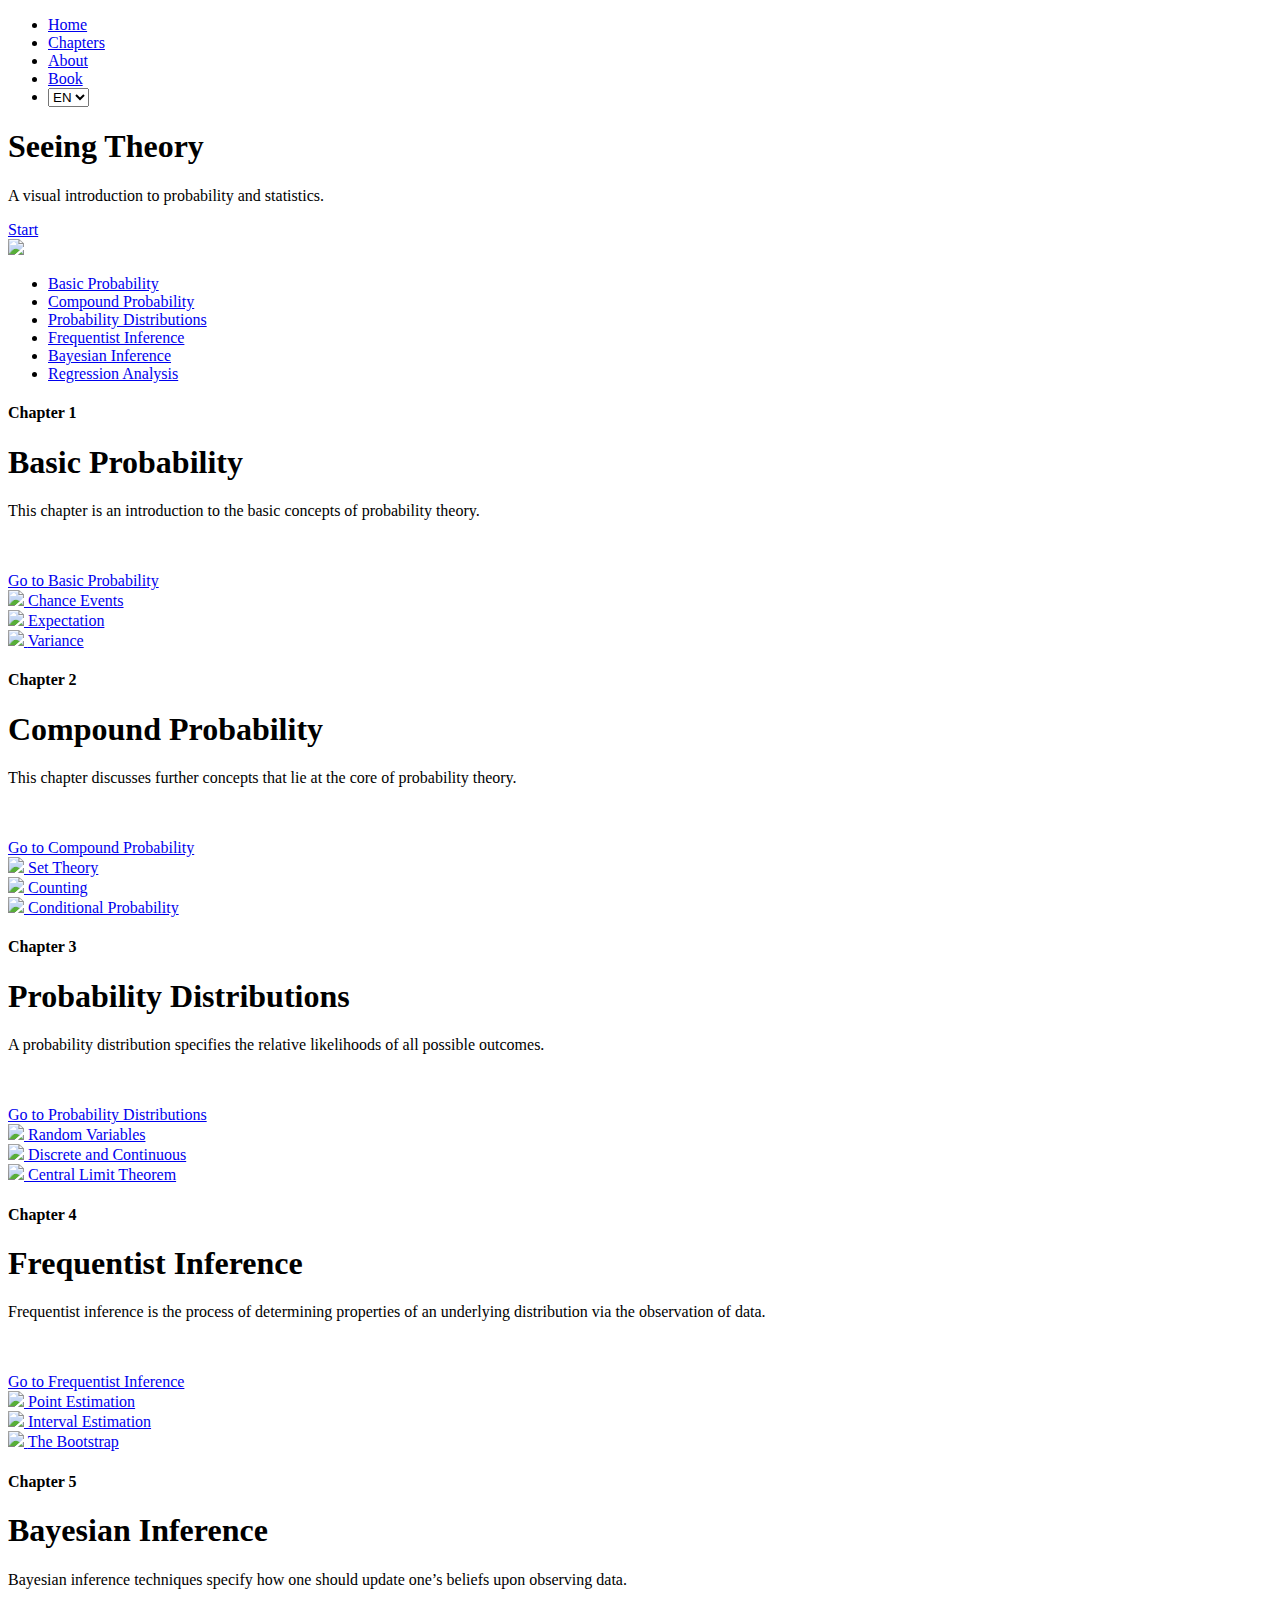
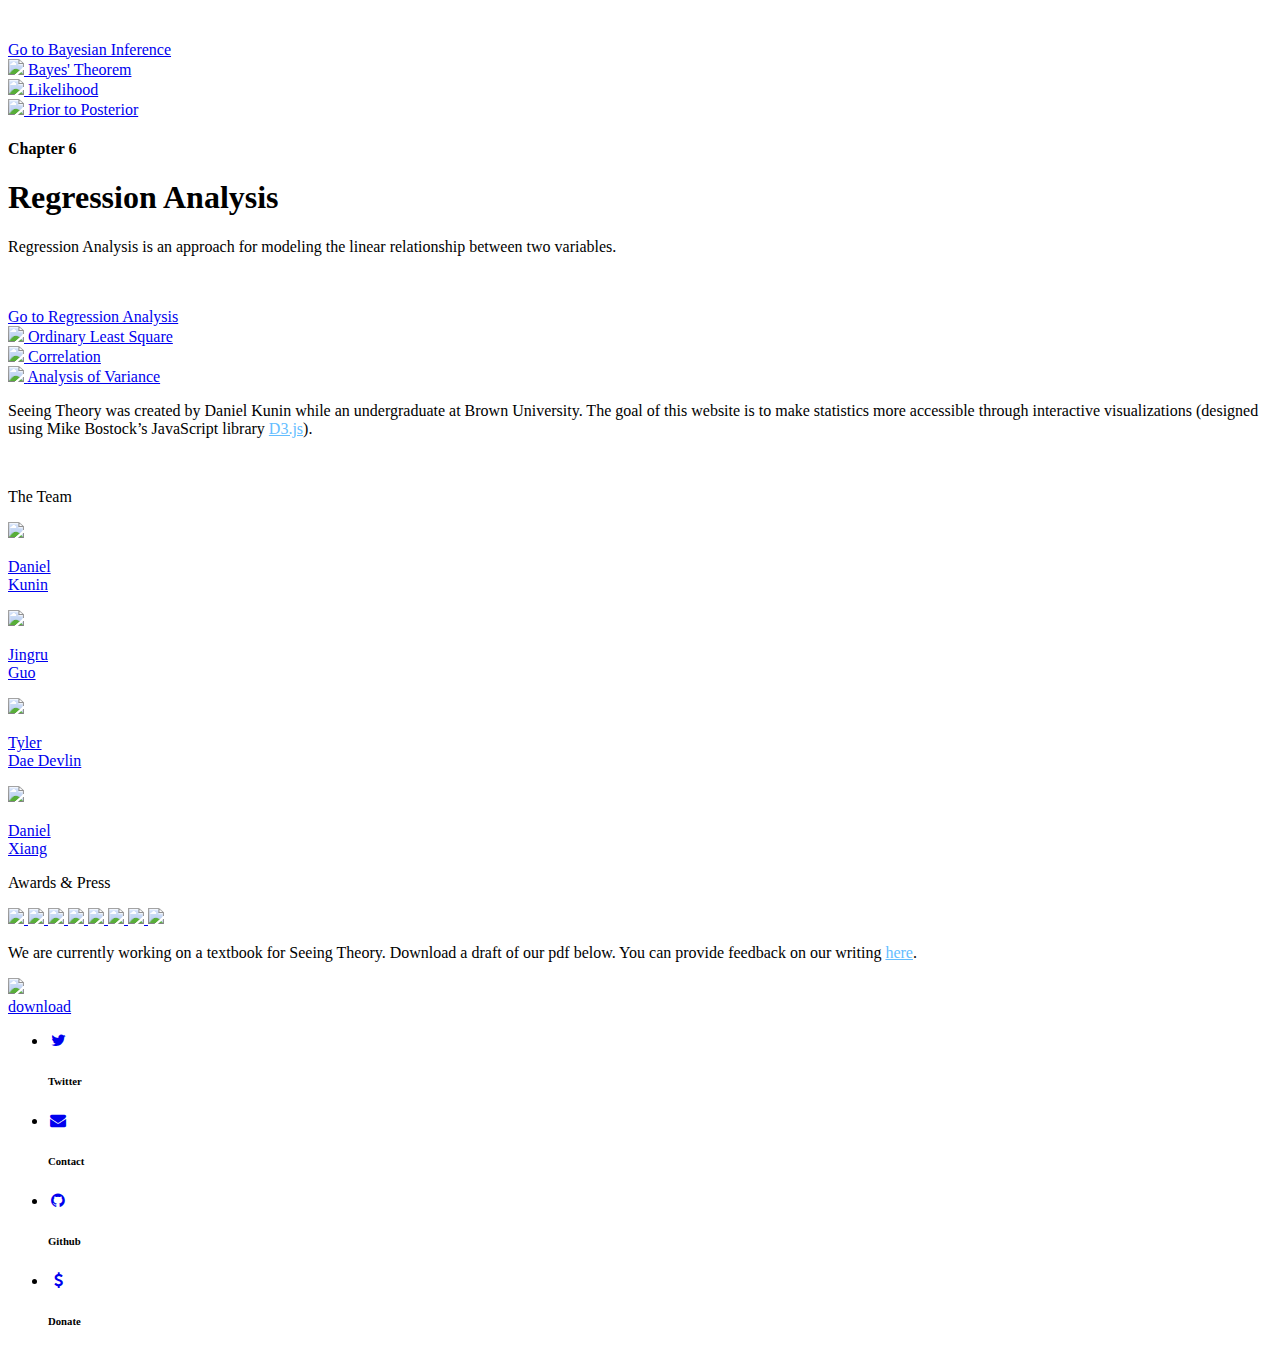
==== index.html @ 367bc528 "more translations" ====
<!DOCTYPE html>
<html lang="en">

<head>
    <meta charset="utf-8">
    <meta http-equiv="X-UA-Compatible" content="IE=edge">
    <meta name="viewport" content="width=device-width, initial-scale=1">
    <meta name="description" content="A visual introduction to probability and statistics.">
    <meta name="author" content="Daniel Kunin">
 

    <!-- For Facebook Sharing -->
    <meta property="og:url" content="http://seeingtheory.io" />
    <meta property="og:type" content="article" />
    <meta property="og:title" content="Seeing Theory" />
    <meta property="og:description" content="A visual introduction to probability and statistics." />
    <meta property="og:image" content="http://students.brown.edu/seeing-theory/img/share/home.png" />
    <meta property="og:image:width" content="1200" />
    <meta property="og:image:height" content="630" />

    <title>Seeing Theory</title>

    <!-- Fonts -->
    <link rel="stylesheet" type="text/css" href="https://cdnjs.cloudflare.com/ajax/libs/font-awesome/4.7.0/css/font-awesome.min.css">
    <link href="https://fonts.googleapis.com/css?family=Assistant:300,400,600,700" rel="stylesheet">

   

    <!-- Home Page CSS -->
    <link rel="stylesheet" type="text/css" href="css/index.css">

    <!-- Full Page CSS -->
    <link rel="stylesheet" type="text/css" href="css/jquery.fullpage.css" />
    
    <!--Favicon-->
    <link rel="shortcut icon" type="image/png" href="img/favicon.png"/>

    <!--Jquery-->
    <script src="https://ajax.googleapis.com/ajax/libs/jquery/1.11.0/jquery.min.js"></script>
    <script src="https://code.jquery.com/ui/1.12.1/jquery-ui.js"></script>

    <!-- Full Page -->
    <script src="js/jquery.fullpage.js"></script>


    <!-- Full Page Setup -->
    <script type="text/javascript">
    $(document).ready(function() {
        $('#fullpage').fullpage({
            anchors: ['firstPage', 'secondPage', '3rdPage', '4thPage'],
            menu: '#menu',
            afterSlideLoad: function(anchorLink, index, slideAnchor, slideIndex) {
                $('.menu-sub li.active').removeClass('active');
                $('.menu-sub li').eq(slideIndex).addClass('active');
            }

        });


    $('.scroll-down').show("fade");
    $('.scroll-down').fadeIn(1000).fadeOut(1000).fadeIn(1000).fadeOut(1000).fadeIn(1000);

    });
    </script>



</head>

<body>
    <div id="background"></div>
    <div class="header">
         

    </div>
    <div class="menu-bottom">

        <ul id="menu">
            <li data-menuanchor="firstPage" class="active" id='home'><a href="#firstPage">Home</a></li>
            <li data-menuanchor="secondPage" id="chapter-menu"><a href="#secondPage">Chapters</a></li>
            <li data-menuanchor="3rdPage"><a href="#3rdPage">About</a> </li>
            <li data-menuanchor="4thPage"><a href="#4thPage">Book</a> </li>
            <li id="language-menu" style="margin-right: 0;">
                <div class='language-setting'>
            <select id="languageSetting">
                <option selected>EN</option>
                <option data-url="index-ar.html">AR</option>
            </select>
        </div></li>

        </ul>

    </div>
    <div class="content" id="fullpage">
        <div class="section " id="section0 ">
            <div class="section-wrapper">
                <div class="intro">
                    <h1>Seeing Theory</h1>
                    <p >A visual introduction to probability and statistics.</p>
                  
                    <a href="./basic-probability/index.html">
                        <div class='rec_button'>Start</div>
                    </a>


                </div>
                <a href="#secondPage" data-menuanchor="secondPage"><div class="scroll-down"> <img src="img/bottom-arrow.svg"></div></a>
            </div>
        </div>
        <div class="section" id="section1">
            <div class="chapter-submenu">
                <ul class="menu-sub">
                    <li class="active" id='submenu-bp'><a href="#secondPage/chapter1">Basic Probability</a></li>
                    <li id='submenu-cp'><a href="#secondPage/chapter2">Compound Probability</a></li>
                    <li id='submenu-pd'><a href="#secondPage/chapter3">Probability Distributions</a> </li>
                    <li id='submenu-fi'><a href="#secondPage/chapter4">Frequentist Inference</a> </li>
                    <li id='submenu-bi'><a href="#secondPage/chapter5">Bayesian Inference</a> </li>
                    <li id='submenu-ra'><a href="#secondPage/chapter6">Regression Analysis</a> </li>
                </ul>
            </div>
            <div class='slide-section-wrapper'>
                <div class="slide" id="chapter1" data-anchor="chapter1">
                    <div class="chapter-nav">
                        <div class="left">
                            <h4>Chapter 1</h4>
                            <h1>Basic Probability</h1>
                            <p>This chapter is an introduction to the basic concepts of probability theory.</p>
                            </br>
                            </br>
                            <a href="./basic-probability/index.html">
                                <div id="bp" class='rec_button'>Go to Basic Probability</div>
                            </a>
                        </div>
                        <div class="right">
                            <div>
                                <a href="./basic-probability/index.html#section1">
                                    <div class="nav-unit-wrapper-s tile1">
                                        <img src="img/tiles/1-1.png" class="nav-unit-tile-s">
                                        <span class="nav-unit-title-s"> Chance Events </span>
                                    </div>
                                </a>
                                <a href="./basic-probability/index.html#section2">
                                    <div class="nav-unit-wrapper-s tile2">
                                        <img src="img/tiles/1-2.png" class="nav-unit-tile-s">
                                        <span class="nav-unit-title-s"> Expectation </span>
                                    </div>
                                </a>
                                <a href="./basic-probability/index.html#section3">
                                    <div class="nav-unit-wrapper-s tile3">
                                        <img src="img/tiles/1-3.png" class="nav-unit-tile-s">
                                        <span class="nav-unit-title-s"> Variance </span>
                                    </div>
                                </a>
                            </div>
                        </div>
                    </div>
                </div>
                <div class="slide" id="chapter2" data-anchor="chapter2">
                    <div class="chapter-nav">
                        <div class="left">
                            <h4>Chapter 2</h4>
                            <h1>Compound Probability</h1>
                            <p>This chapter discusses further concepts that lie at the core of probability theory.</p>
                            </br>
                            </br>
                            <a href="./compound-probability/index.html">
                                <div id="cp" class='rec_button'>Go to Compound Probability</div>
                            </a>
                        </div>
                        <div class="right">
                            <div>
                                <a href="./compound-probability/index.html#section1">
                                    <div class="nav-unit-wrapper-s tile1">
                                        <img src="img/tiles/2-1.png" class="nav-unit-tile-s">
                                        <span class="nav-unit-title-s"> Set Theory </span>
                                    </div>
                                </a>
                                <a href="./compound-probability/index.html#section2">
                                    <div class="nav-unit-wrapper-s tile2">
                                        <img src="img/tiles/2-2.png" class="nav-unit-tile-s">
                                        <span class="nav-unit-title-s"> Counting </span>
                                    </div>
                                </a>
                                <a href="./compound-probability/index.html#section3">
                                    <div class="nav-unit-wrapper-s tile3">
                                        <img src="img/tiles/2-3.png" class="nav-unit-tile-s">
                                        <span class="nav-unit-title-s"> Conditional Probability </span>
                                    </div>
                                </a>
                            </div>
                        </div>
                    </div>
                </div>
                <div class="slide " id="chapter3" data-anchor="chapter3">
                    <div class="chapter-nav">
                        <div class="left">
                            <h4>Chapter 3</h4>
                            <h1>Probability Distributions</h1>
                            <p>A probability distribution specifies the relative likelihoods of all possible outcomes.</p>
                            </br>
                            </br>
                            <a href="./probability-distributions/index.html">
                                <div id="pd" class='rec_button'>Go to Probability Distributions</div>
                            </a>
                        </div>
                        <div class="right">
                            <div>
                                <a href="./probability-distributions/index.html#section1">
                                    <div class="nav-unit-wrapper-s tile1">
                                        <img src="img/tiles/3-1.png" class="nav-unit-tile-s">
                                        <span class="nav-unit-title-s"> Random Variables </span>
                                    </div>
                                </a>
                                <a href="./probability-distributions/index.html#section2">
                                    <div class="nav-unit-wrapper-s tile2">
                                        <img src="img/tiles/3-2.png" class="nav-unit-tile-s">
                                        <span class="nav-unit-title-s"> Discrete and Continuous </span>
                                    </div>
                                </a>
                                <a href="./probability-distributions/index.html#section3">
                                    <div class="nav-unit-wrapper-s tile3">
                                        <img src="img/tiles/3-3.png" class="nav-unit-tile-s">
                                        <span class="nav-unit-title-s"> Central Limit Theorem </span>
                                    </div>
                                </a>
                            </div>
                        </div>
                    </div>
                </div>
                <div class="slide" id="chapter4" data-anchor="chapter4">
                    <div class="chapter-nav">
                        <div class="left">
                            <h4>Chapter 4</h4>
                            <h1>Frequentist Inference</h1>
                            <p>Frequentist inference is the process of determining properties of an underlying distribution via the observation of data.</p>
                            </br>
                            </br>
                            <a href="./frequentist-inference/index.html">
                                <div id="fi" class='rec_button'>Go to Frequentist Inference</div>
                            </a>
                        </div>
                        <div class="right">
                            <div>
                                <a href="./frequentist-inference/index.html#section1">
                                    <div class="nav-unit-wrapper-s tile1">
                                        <img src="img/tiles/4-1.png" class="nav-unit-tile-s">
                                        <span class="nav-unit-title-s"> Point Estimation </span>
                                    </div>
                                </a>
                                <a href="./frequentist-inference/index.html#section2">
                                    <div class="nav-unit-wrapper-s tile2">
                                        <img src="img/tiles/4-2.png" class="nav-unit-tile-s">
                                        <span class="nav-unit-title-s"> Interval Estimation </span>
                                    </div>
                                </a>
                                <a href="./frequentist-inference/index.html#section3">
                                    <div class="nav-unit-wrapper-s tile3">
                                        <img src="img/tiles/4-3.png" class="nav-unit-tile-s">
                                        <span class="nav-unit-title-s"> The Bootstrap </span>
                                    </div>
                                </a>
                            </div>
                        </div>
                    </div>
                </div>
                <div class="slide" id="chapter5" data-anchor="chapter5">
                    <div class="chapter-nav">
                        <div class="left">
                            <h4>Chapter 5</h4>
                            <h1>Bayesian Inference</h1>
                            <p>Bayesian inference techniques specify how one should update one’s beliefs upon observing data.</p>
                            </br>
                            </br>
                            <a href="./bayesian-inference/index.html">
                                <div id="bi" class='rec_button'>Go to Bayesian Inference</div>
                            </a>
                        </div>
                        <div class="right">
                            <div>
                                <a href="./bayesian-inference/index.html#section1">
                                    <div class="nav-unit-wrapper-s tile1">
                                        <img src="img/tiles/5-1.png" class="nav-unit-tile-s">
                                        <span class="nav-unit-title-s"> Bayes' Theorem </span>
                                    </div>
                                </a>
                                <a href="./bayesian-inference/index.html#section2">
                                    <div class="nav-unit-wrapper-s tile2">
                                        <img src="img/tiles/5-2.png" class="nav-unit-tile-s">
                                        <span class="nav-unit-title-s"> Likelihood </span>
                                    </div>
                                </a>
                                <a href="./bayesian-inference/index.html#section3">
                                    <div class="nav-unit-wrapper-s tile3">
                                        <img src="img/tiles/5-3.png" class="nav-unit-tile-s">
                                        <span class="nav-unit-title-s"> Prior to Posterior </span>
                                    </div>
                                </a>
                            </div>
                        </div>
                    </div>
                </div>
                <div class="slide" id="chapter6" data-anchor="chapter6">
                    <div class="chapter-nav">
                        <div class="left">
                            <h4>Chapter 6</h4>
                            <h1>Regression Analysis</h1>
                            <p>Regression Analysis is an approach for modeling the linear relationship between two variables.</p>
                            </br>
                            </br>
                            <a href="./regression-analysis/index.html">
                                <div id="ra" class='rec_button'>Go to Regression Analysis</div>
                            </a>
                        </div>
                        <div class="right">
                            <div>
                                <a href="./regression-analysis/index.html#section1">
                                    <div class="nav-unit-wrapper-s tile1">
                                        <img src="img/tiles/6-1.png" class="nav-unit-tile-s">
                                        <span class="nav-unit-title-s"> Ordinary Least Square </span>
                                    </div>
                                </a>
                                <a href="./regression-analysis/index.html#section2">
                                    <div class="nav-unit-wrapper-s tile2">
                                        <img src="img/tiles/6-2.png" class="nav-unit-tile-s">
                                        <span class="nav-unit-title-s"> Correlation </span>
                                    </div>
                                </a>
                                <a href="./regression-analysis/index.html#section3">
                                    <div class="nav-unit-wrapper-s tile3">
                                        <img src="img/tiles/6-3.png" class="nav-unit-tile-s">
                                        <span class="nav-unit-title-s"> Analysis of Variance </span>
                                    </div>
                                </a>                            
                            </div>
                        </div>
                    </div>
                </div>
            </div>
        </div>
        <div class="section" id="section2">
            <div class="section-wrapper">
                <div class="about">
                    <P>
                        Seeing Theory was created by Daniel Kunin while an undergraduate at Brown University. The goal of this website is to make statistics more accessible through interactive visualizations (designed using Mike Bostock’s JavaScript library <a href="https://d3js.org/" style="color:#64bdff; text-decoration: underline;">D3.js</a>).</br>
                        
                    </P>
                
                    </br>
                    <p>The Team</p>

                    <div class="team">
                        <a href="http://daniel-kunin.com/">
                        	<img src="img/daniel.png">
                            <p>Daniel</br> Kunin</p>
                        </a>
                    </div>
                    <div class="team">
                        <a href="http://www.jingru-guo.com">
                        	<img src="img/jingru.png">
                            <p>Jingru</br>Guo</p>
                        </a>
                    </div>
                    <div class="team">
                        <a href="https://www.linkedin.com/in/tyler-dae-devlin/">
                        	<img src="img/tyler.png">
                            <p>Tyler</br> Dae Devlin</p>
                        </a>
                    </div>
                    <div class="team">
                        <a href="https://math.stackexchange.com/users/303759/daniel-xiang">
                        	<img src="img/dan-xiang.jpg">
                            <p>Daniel</br> Xiang</p>
                        </a>
                    </div>

                    

                    <p>Awards & Press</p>

                    <a href="https://www.informationisbeautifulawards.com/showcase/2296-seeing-theory">
                        <img src="img/iib-w.svg" class='award'>
                    </a>
                    <a href="https://www.commarts.com/project/26039/seeing-theory">
                        <img src="img/ca.svg" class='award'>
                    </a>
                    <a href="https://cs.brown.edu/about/conduit/conduit_v27.pdf#page=14">
                        <img src="img/brown-w.svg" class='award'>
                    </a>
                    <a href="https://www.fastcodesign.com/3068795/a-visual-guide-to-statistics">
                        <img src="img/fastco-w.svg" class='award'>
                    </a>
                    <a href="http://capeandislands.org/post/websites-will-make-you-fall-love-statistics#stream/0">
                        <img src="img/wcai-w.svg" class='award'>
                    </a>
                    <a href="https://thenextweb.com/apps/2017/03/01/interactive-webiste-statistics-boring/">
                        <img src="img/tnw.svg" class='award'>
                    </a>
                    <a href="https://www.sxsw.com/awards/interactive-innovation-awards/">
                        <img src="img/sxsw.svg" class='award'>
                    </a>
                    <a href="http://www.browndailyherald.com/2018/02/08/brown-risd-grads-craft-online-statistics-resource/">
                        <img src="img/bdh.png" class='award'>
                    </a>
                    
                </div>
            </div>
        </div>
        <div class="section" id="section3">
            <div class="section-wrapper">
                <div class="buy-book">
                    <p>
                        We are currently working on a textbook for Seeing Theory.  Download a draft of our pdf below.  You can provide feedback on our writing <a href="http://seeingtheory.civicomment.org/seeing-theory-notes" style="color:#64bdff; text-decoration: underline;">here</a>.
                    </p>

                    <div class="book">
                        <a href="./doc/seeing-theory.pdf">
                        	<img src="img/book-pdf.png">
                            <div class="round-button">download</div>
                        </a>
                    </div>
                   <!--  <div class="book">
                        <img src="img/book-print.png">
                        <div class="round-button-x">available soon</div>
                    </div> -->
                </div>

                <div id="social">

                        <ul>
                            <li>
                                <a href="https://twitter.com/SeeingTheory" class="btn-social btn-outline twitter"><i class="fa fa-fw fa-twitter"></i></a>
                                <h6>Twitter</h6>
                            </li>
                            <li>
                                <a href="mailto:info@seeingtheory.io" class="btn-social btn-outline envelope"><i class="fa fa-fw fa-envelope"></i></a>
                                <h6>Contact</h6>
                            </li>
                            <li>
                                <a href="https://github.com/seeingtheory/Seeing-Theory" class="btn-social btn-outline github"><i class="fa fa-fw fa-github"></i></a>
                                <h6>Github</h6>
                            </li>
                            <li>
                                <a href="https://donorbox.org/seeing-theory" class="btn-social btn-outline dollar"><i class="fa fa-fw fa-dollar"></i></a>
                                <h6>Donate</h6>
                            </li>
                        </ul>

                    </div>
            </div>
        </div>
    </div>
    <!-- D3 -->
    <script src="./js/d3.min.js"></script>

    <!-- Ball JavaScript -->
    <script src="./js/balls.js"></script>

    <!-- Google Analytics -->
    <script>
      (function(i,s,o,g,r,a,m){i['GoogleAnalyticsObject']=r;i[r]=i[r]||function(){
      (i[r].q=i[r].q||[]).push(arguments)},i[r].l=1*new Date();a=s.createElement(o),
      m=s.getElementsByTagName(o)[0];a.async=1;a.src=g;m.parentNode.insertBefore(a,m)
      })(window,document,'script','https://www.google-analytics.com/analytics.js','ga');

      ga('create', 'UA-85617614-1', 'auto');
      ga('send', 'pageview');

    </script>

</body>

</html>
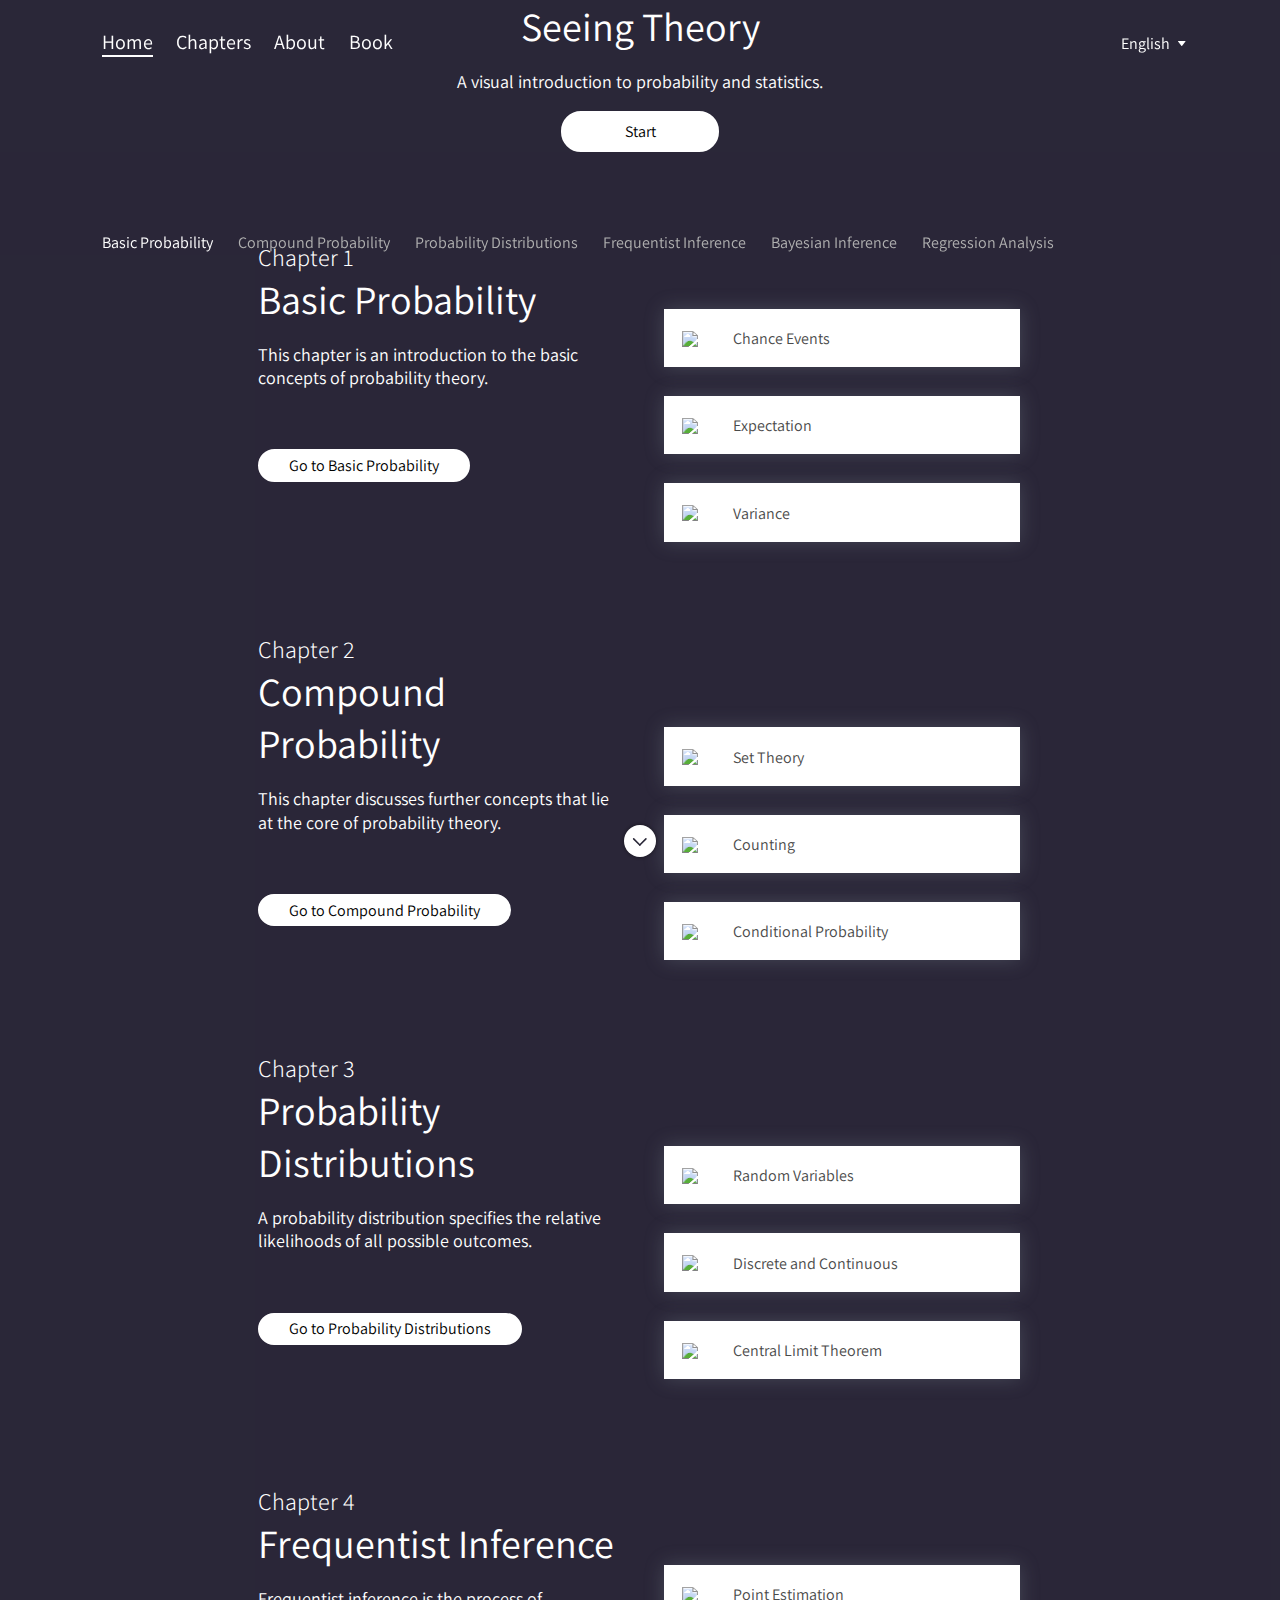
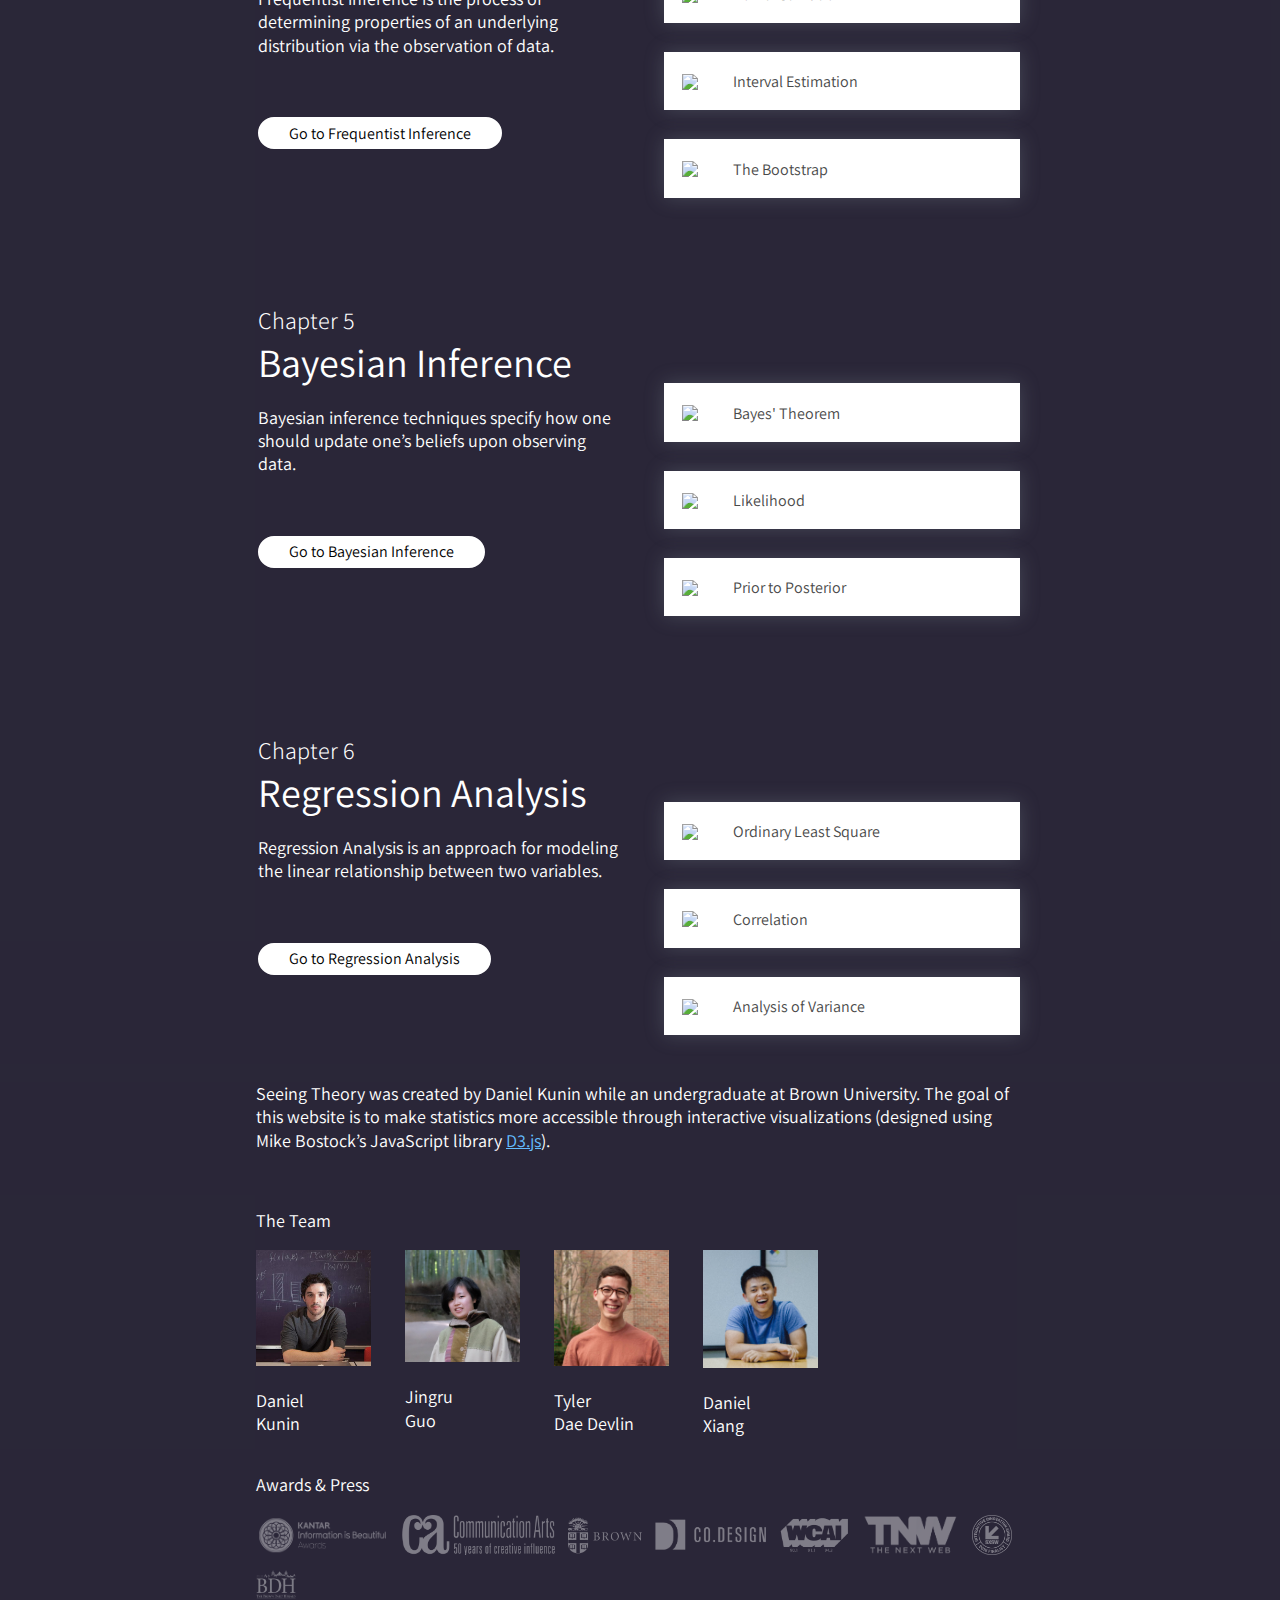
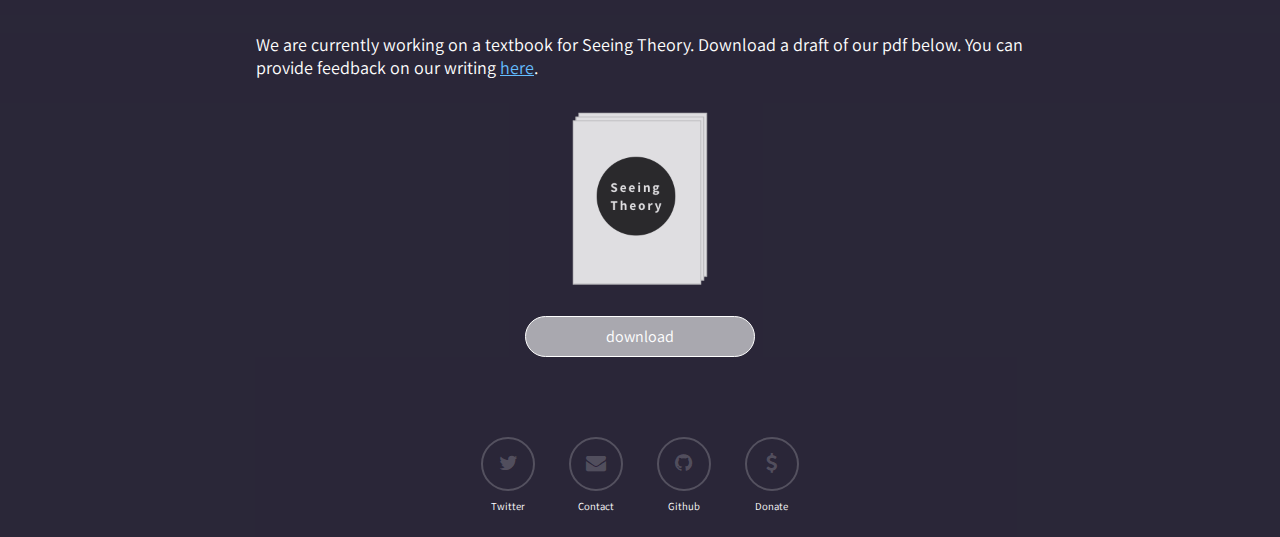
==== commit cfdff5e9: "merging updates from main repository" ====
--- a/index.html
+++ b/index.html
@@ -27,7 +27,7 @@
    
 
     <!-- Home Page CSS -->
-    <link rel="stylesheet" type="text/css" href="css/index.css">
+    <link rel="stylesheet" type="text/css" href="css/home.css">
 
     <!-- Full Page CSS -->
     <link rel="stylesheet" type="text/css" href="css/jquery.fullpage.css" />
@@ -74,7 +74,6 @@
 
     </div>
     <div class="menu-bottom">
-
         <ul id="menu">
             <li data-menuanchor="firstPage" class="active" id='home'><a href="#firstPage">Home</a></li>
             <li data-menuanchor="secondPage" id="chapter-menu"><a href="#secondPage">Chapters</a></li>
@@ -82,14 +81,13 @@
             <li data-menuanchor="4thPage"><a href="#4thPage">Book</a> </li>
             <li id="language-menu" style="margin-right: 0;">
                 <div class='language-setting'>
-            <select id="languageSetting">
-                <option selected>EN</option>
-                <option data-url="index-ar.html">AR</option>
-            </select>
+            	<select class="languageSetting">
+                	<option selected>English</option>
+                	<option data-url="cn.html">中文</option>
+                	<option data-url="index-ar.html">AR</option>
+            	</select>
         </div></li>
-
         </ul>
-
     </div>
     <div class="content" id="fullpage">
         <div class="section " id="section0 ">
@@ -104,7 +102,7 @@
 
 
                 </div>
-                <a href="#secondPage" data-menuanchor="secondPage"><div class="scroll-down"> <img src="img/bottom-arrow.svg"></div></a>
+                <a href="#secondPage" data-menuanchor="secondPage"><div class="scroll-down"> <img src="img/button/bottom-arrow.svg"></div></a>
             </div>
         </div>
         <div class="section" id="section1">
@@ -350,25 +348,25 @@
 
                     <div class="team">
                         <a href="http://daniel-kunin.com/">
-                        	<img src="img/daniel.png">
+                        	<img src="img/team/daniel.png">
                             <p>Daniel</br> Kunin</p>
                         </a>
                     </div>
                     <div class="team">
                         <a href="http://www.jingru-guo.com">
-                        	<img src="img/jingru.png">
+                        	<img src="img/team/jingru.png">
                             <p>Jingru</br>Guo</p>
                         </a>
                     </div>
                     <div class="team">
                         <a href="https://www.linkedin.com/in/tyler-dae-devlin/">
-                        	<img src="img/tyler.png">
+                        	<img src="img/team/tyler.png">
                             <p>Tyler</br> Dae Devlin</p>
                         </a>
                     </div>
                     <div class="team">
                         <a href="https://math.stackexchange.com/users/303759/daniel-xiang">
-                        	<img src="img/dan-xiang.jpg">
+                        	<img src="img/team/dan-xiang.jpg">
                             <p>Daniel</br> Xiang</p>
                         </a>
                     </div>
@@ -378,30 +376,29 @@
                     <p>Awards & Press</p>
 
                     <a href="https://www.informationisbeautifulawards.com/showcase/2296-seeing-theory">
-                        <img src="img/iib-w.svg" class='award'>
+                        <img src="img/award/iib.svg" class='award'>
                     </a>
                     <a href="https://www.commarts.com/project/26039/seeing-theory">
-                        <img src="img/ca.svg" class='award'>
+                        <img src="img/award/ca.svg" class='award'>
                     </a>
                     <a href="https://cs.brown.edu/about/conduit/conduit_v27.pdf#page=14">
-                        <img src="img/brown-w.svg" class='award'>
+                        <img src="img/award/brown.svg" class='award'>
                     </a>
                     <a href="https://www.fastcodesign.com/3068795/a-visual-guide-to-statistics">
-                        <img src="img/fastco-w.svg" class='award'>
+                        <img src="img/award/fastco.svg" class='award'>
                     </a>
                     <a href="http://capeandislands.org/post/websites-will-make-you-fall-love-statistics#stream/0">
-                        <img src="img/wcai-w.svg" class='award'>
+                        <img src="img/award/wcai.svg" class='award'>
                     </a>
                     <a href="https://thenextweb.com/apps/2017/03/01/interactive-webiste-statistics-boring/">
-                        <img src="img/tnw.svg" class='award'>
+                        <img src="img/award/tnw.svg" class='award'>
                     </a>
                     <a href="https://www.sxsw.com/awards/interactive-innovation-awards/">
-                        <img src="img/sxsw.svg" class='award'>
+                        <img src="img/award/sxsw.svg" class='award'>
                     </a>
                     <a href="http://www.browndailyherald.com/2018/02/08/brown-risd-grads-craft-online-statistics-resource/">
-                        <img src="img/bdh.png" class='award'>
-                    </a>
-                    
+                        <img src="img/award/bdh.png" class='award'>
+                    </a>
                 </div>
             </div>
         </div>
@@ -414,14 +411,11 @@
 
                     <div class="book">
                         <a href="./doc/seeing-theory.pdf">
-                        	<img src="img/book-pdf.png">
+                        	<img src="img/button/book.png">
                             <div class="round-button">download</div>
                         </a>
                     </div>
-                   <!--  <div class="book">
-                        <img src="img/book-print.png">
-                        <div class="round-button-x">available soon</div>
-                    </div> -->
+
                 </div>
 
                 <div id="social">
@@ -452,8 +446,8 @@
     <!-- D3 -->
     <script src="./js/d3.min.js"></script>
 
-    <!-- Ball JavaScript -->
-    <script src="./js/balls.js"></script>
+    <!-- Home JavaScript -->
+    <script src="./js/home.js"></script>
 
     <!-- Google Analytics -->
     <script>
@@ -465,8 +459,14 @@
       ga('create', 'UA-85617614-1', 'auto');
       ga('send', 'pageview');
 
+
+$(".languageSetting").change(function() {
+  var option = $(this).find('option:selected');
+  window.location.href = option.data("url");
+});
+
     </script>
 
 </body>
 
-</html>+</html>
--- a/css/home.css
+++ b/css/home.css
@@ -0,0 +1,771 @@
+
+
+body{
+	margin: 0;
+	font-family: 'Assistant', sans-serif;
+	background-color: #2A2738;
+	/*min-height: 600px;
+*/
+}
+
+.header a{
+	color: white;
+
+}
+
+
+
+h1{
+
+	font-weight: 400;
+	color: white;
+	margin-top: 0;
+	margin-bottom: 10px;
+
+}
+
+h2{
+	font-size: 24px;
+	font-weight: 700;
+	margin-bottom:1% ;
+	margin-top:0;
+}
+
+h3{
+	font-size: 32px;
+}
+
+
+h4{
+	
+	margin-bottom: 0; 
+	margin-top: 0;
+	font-weight: 300;
+	color: white;
+}
+
+a{
+	text-decoration: none;
+	color: #4A4A4A;
+}
+
+
+.language a {
+	color: rgba(255,255,255,0.8);
+}
+
+#menu li a{
+	color: white;
+}
+
+#menu li.active{
+	border-bottom: 2px solid white;
+}
+
+ul, li{
+	text-decoration: none;
+	 list-style-type: none;
+	 color: white;
+}
+
+
+
+p{
+	
+	line-height: 1.3 ;
+	letter-spacing: 0.2;
+	color:white;
+
+}
+
+
+
+.scroll-down {
+    /*Scroll down Arrow*/
+    
+    /*width: 20px;*/
+    position: absolute;
+    bottom: 30px;
+    text-align: center;
+    cursor: pointer;
+    /*padding-left: 25%;*/
+
+    margin-left: auto;
+	margin-right: auto;
+	left: 0;
+	right: 0;
+	pointer-events: auto;
+
+}
+
+
+
+
+/*Button*/
+.rec_button{
+	border: 2px solid white;
+	display: inline-block;
+	
+	color: black;
+	background-color: white;
+	pointer-events: auto;
+	-webkit-transition: background-color 0.5s ease-out;
+	border-radius: 20px;
+	text-align: center;
+}
+
+
+
+.rec_button:hover{
+	color: black;
+	border: 2px solid white;
+	background-color: rgba(255,255,255,0.6);
+	cursor: pointer;
+
+}
+
+.rec_button a:hover{
+	color: black;
+}
+
+
+#bp:hover{
+	background-color: #D6EFFA;
+}
+
+#cp:hover{
+	background-color: #E9F5ED;
+}
+
+#pd:hover{
+	background-color: #FEF9D4;
+}
+
+#fi:hover{
+	background-color: #FFF2E8;
+}
+
+#bi:hover{
+	background-color: #FFE9E7;
+}
+
+#ra:hover{
+	background-color: #FFF1F9;
+}
+
+
+.round-button{
+	border: 1px solid white;
+	display: inline-block;
+	padding: 4% 12%;
+	color: white;
+	background-color: rgba(255,255,255,0.6);
+	-webkit-transition: background-color 0.5s ease-out;
+	pointer-events: auto;
+	border-radius: 35px;
+	text-align: center;
+	display: block;
+
+}
+
+.round-button:hover{
+	color: black;
+	background-color: white;
+	cursor: pointer;
+
+}
+
+
+/*full page extra*/
+
+
+#section0.active + #section1 {
+	background-color: rgba(42,39,56,0);
+}
+
+#section1, #section2, #section3 {
+	transition: all 0.7s ease-in-out;
+	background-color: rgba(42,39,56,0.8);
+}
+
+
+
+/*Layout*/
+
+.content{
+	pointer-events: none;
+}
+
+#section1,#section2,#section3{
+	pointer-events: auto;
+}
+
+#background{
+	width: 100%;
+	height: 100%;
+	position: absolute;
+	
+	
+}
+
+
+.header{
+	width: 60vw;
+	margin: 0 auto;
+	position: absolute;
+	display: inline-block;
+
+}
+
+
+.intro{
+	text-align: center;
+}
+
+
+
+.content{
+	width: 100%;
+	margin:  0 auto;
+}
+
+.section-wrapper{
+	margin:  0 auto;
+	width: 80%;
+
+}
+.slide-section-wrapper{
+	margin:  0 auto;
+}
+
+
+
+
+/*Stick to Top Menu*/
+.menu-bottom ul li{
+	display: inline;
+	margin-right: 20px;
+
+}
+
+.menu-bottom ul{
+	padding: 0;
+}
+
+
+.menu-bottom{
+	z-index: 1000;
+	top: 0;
+	position: fixed;
+	
+	width: 85%;
+	padding: 1% 8%;
+
+}
+
+#menu li a{
+	margin: 4% 0;
+}
+
+.menu-sub li{
+	color: gray;
+	font-size: 1em;
+}
+
+.menu-sub li a{
+	color: #B0B0B0;
+}
+
+#language-menu{
+	float: right;
+}
+
+
+
+.chapter-submenu {
+	width: 86%;
+	padding: 5% 0 0 0;
+	margin: 0 auto;
+	z-index: 1000;
+}
+.chapter-submenu ul li{
+	display: inline;
+	margin-right:  2%;
+}
+
+ul.menu-sub{
+	padding-left: 0;
+	
+}
+
+.menu-sub li.active >  a{
+	color: white !important ;
+}
+
+
+
+#section0{
+	height: 100vh;
+}
+
+.chapter-submenu{
+	position: absolute;
+}
+
+
+
+.buy-book{
+	margin: 0 auto;
+	text-align: center;
+}
+
+.buy-book p{
+	text-align: left;
+	
+}
+
+.team{
+	width: 15%;
+	display: inline-block;
+	padding-right: 4%;
+	vertical-align: top;
+}
+.team img, .book img{
+	width: 100%;
+}
+
+
+.book{
+	width: 40%;
+	display: inline-block;
+	padding: 0 2.5%;
+	text-align: center;
+	vertical-align: top;
+
+}
+
+.book img{
+	
+	text-align: center;
+	display: block;
+
+	 max-width: 200px;
+	 margin: 0 auto 8% auto;
+
+}
+
+.right, .left{
+	display: inline-block;
+	width: 40%;
+	margin-left: 1%;
+	margin-right: 1%;
+	text-align: left;
+	vertical-align: middle;
+}
+
+
+
+
+
+.chapter-nav{
+	text-align: center;
+}
+
+
+
+.nav-unit-wrapper-s{
+    padding: 5%; 
+    margin:8% auto;
+    text-align: left;
+    background-color: white;
+
+     box-shadow: 0px 0px 20px rgba(135,152,160,0.3);
+    -webkit-transition: box-shadow 0.5s ease-out;
+}
+
+.nav-unit-wrapper-s:hover{
+    box-shadow: 0px 0px 40px rgb(255,255,255);
+  
+}
+
+.nav-unit-wrapper-s img{
+    vertical-align: middle;
+}
+
+
+.nav-unit-title-s{
+    vertical-align: middle;
+    display: inline-block;
+}
+
+@media screen and (min-width : 0px) {
+	.menu-bottom ul li {
+		font-size:16px;
+	}
+
+	.chapter-submenu{
+		padding-top: 10%;
+		padding-left: 8%;
+	}
+	.menu-sub li{
+		font-size:0.7em;
+	}
+
+	.section-wrapper,{
+		width:80%;
+	}
+
+	.slide-section-wrapper{
+		width: 100%;
+	}
+
+
+	/**/
+	.nav-unit-wrapper-s{
+    	width: 6em; 
+    	text-align: center;
+    }
+
+    .nav-unit-wrapper-s img{
+    	width: 4em; 
+    }
+
+    .nav-unit-title-s{
+    	padding-left:0;
+    	font-size:0.8em;
+    }
+
+
+	/*Font Size*/
+	h1{
+		font-size: 20px;
+	}
+
+	h4{
+		font-size: 14px;
+	}
+
+	p{
+		font-size: 14px;
+		font-weight: 300;
+	}
+
+	.rec_button{
+		font-size: 12px;
+		padding: 2% 8%;
+	}
+
+
+	.book{
+		width: 60%;
+	}
+
+	/*.buy-book p{
+		padding-bottom: 2%;
+	}*/
+}
+
+@media screen and (min-width: 680px) {
+	.menu-bottom ul li {
+		font-size:18px;
+	}
+	
+	.menu-sub li{
+		font-size:0.75em;
+	}
+
+	.chapter-submenu{
+		padding-top: 8%;
+		padding-left: 8%;
+	}
+
+	.section-wrapper{
+		width: 70%;
+	}
+
+	.slide-section-wrapper{
+		width: 80%;
+	}
+
+
+	/**/
+	.nav-unit-wrapper-s{
+    	width: 15em; 
+    	text-align: left;
+    }
+
+    .nav-unit-wrapper-s img{
+    	width: 5em; 
+    }
+
+    .nav-unit-title-s{
+	  
+	    padding-left: 10%;
+	
+	}
+
+
+    .nav-unit-wrapper-s img{
+    	width: 5em; 
+    }
+
+
+    .right, .left{
+	
+		width: 43%;
+		margin-left: 2%;
+		margin-right: 2%;
+		max-width: 360px;
+	
+	}
+
+	.right{
+		padding-top:5em;
+	}
+
+	/*Font Size*/
+	h1{
+		font-size: 40px;
+	}
+
+	h4{
+		font-size: 20px;
+	}
+
+	p{
+		font-size: 18px;
+	}
+
+	.rec_button{
+		padding: 1.5% 8%;
+	}
+
+	.book{
+		width: 35%;
+	}
+
+
+
+
+
+}
+
+@media screen and (min-width : 1024px) {
+	.menu-bottom ul li{
+		font-size: 20px;
+	}
+
+	.chapter-submenu{
+		padding-top: 5%;
+		padding-left: 8%;
+	}
+
+	.menu-sub li{
+		font-size:1em;
+	}
+
+	.section-wrapper{
+		width: 60%;
+	
+	}
+
+	/*Section2*/
+	.nav-unit-wrapper-s{
+    	width: 20em; 
+    }
+
+    .nav-unit-wrapper-s img{
+    	width: 6em; 
+    }
+
+    .nav-unit-title-s{
+	  	font-size: 1em;
+	    padding-left: 10%;
+	
+	}
+
+	/*Font Size*/
+	h1{
+		font-size: 40px;
+	}
+
+	h4{
+		font-size: 24px;
+	}
+
+	p{
+		font-size: 18px;
+		font-weight: 400;
+	}
+
+
+	.rec_button{
+		font-size: 16px;
+		padding: 1% 8%;
+	}
+
+	.book{
+		width: 30%;
+	}
+
+/*	.book img{
+	
+	 max-width: 200px;
+	 margin: 0 auto;
+	 padding-bottom: 5%;
+	}*/
+
+	.right{
+		padding-top: 8em;
+	}
+
+
+}
+
+
+/*Social*/
+#social{
+	margin: 0 auto;
+	width: 100%;
+}
+#social ul {
+        display: block;
+        list-style-type: none;
+        margin: 0 auto;
+        text-align: center;
+        padding: 4em 0 0 0;
+
+        width: 100%;
+    }
+
+#social ul li{
+		display: inline-block;
+		padding: 2%;
+	}  
+
+	h6{
+		margin: 0.8em;
+		font-weight: 400;
+	}
+
+    .btn-social {
+        display: inline-block;
+        height: 50px;
+        width: 50px;
+        border: 2px rgba(255, 255, 255, 0.2);
+        border-radius: 100%;
+        text-align: center;
+        vertical-align: middle;
+        font-size: 20px;
+        line-height: 45px;
+    }
+
+    .btn-outline {
+        color: rgba(255, 255, 255, 0.2);
+        font-size: 20px;
+        border: solid 2px rgba(255, 255, 255, 0.2);
+        background: transparent;
+        transition: all 0.1s ease-in-out;
+    }
+
+    .fa-fw{
+    	vertical-align: middle;
+    }
+    .dollar:hover,
+    .dollar:focus,
+    .dollar:active,
+    .dollar.active {
+        /*color: white;*/
+        color: #00d0a1;
+        background: white;
+        border: solid 2px white;
+    }
+
+    .envelope:hover,
+    .envelope:focus,
+    .envelope:active,
+    .envelope.active {
+        color: #FF9B3C;
+        background: white;
+        border: solid 2px white;
+    }
+
+    .github:hover,
+    .github:focus,
+    .github:active,
+    .github.active {
+        color: #6e5494;
+        background: white;
+        border: solid 2px white;
+    }
+
+    .twitter:hover,
+    .twitter:focus,
+    .twitter:active,
+    .twitter.active {
+        color: #1dcaff;
+        background: white;
+        border: solid 2px white;
+    }
+
+
+/***extra****/
+
+.round-button-x{
+	/*border: 1px solid white;*/
+	display: inline-block;
+	padding: 4% 12%;
+	color: gray;
+	background-color: rgba(255,255,255,0.2);
+	border-radius: 35px;
+	text-align: center;
+	display: block;
+
+}
+
+.award {
+	display: inline-block;
+	padding-right: 10px;
+	padding-bottom: 5px;
+	opacity: 0.4;
+}
+
+
+
+@media screen and (min-width: 0px) {
+	.award {
+		height: 20px;
+	}
+}
+
+@media screen and (min-width: 680px) {
+	.award {
+		height: 40px;
+	}
+}
+
+
+.award:hover {
+	opacity: 1;
+}
+
+
+.language-setting select {
+	padding-right: 20px;
+	color: white;
+    width: 70px;
+    border: none;
+    background: url(../img/button/languageSettingArrow-w.svg) no-repeat right;
+    font-size: 16px;
+    font-family: 'Assistant';
+    text-align: right;
+    -moz-appearance: none; 
+    -webkit-appearance: none; 
+}
+
+
+
+}
+
+
+
